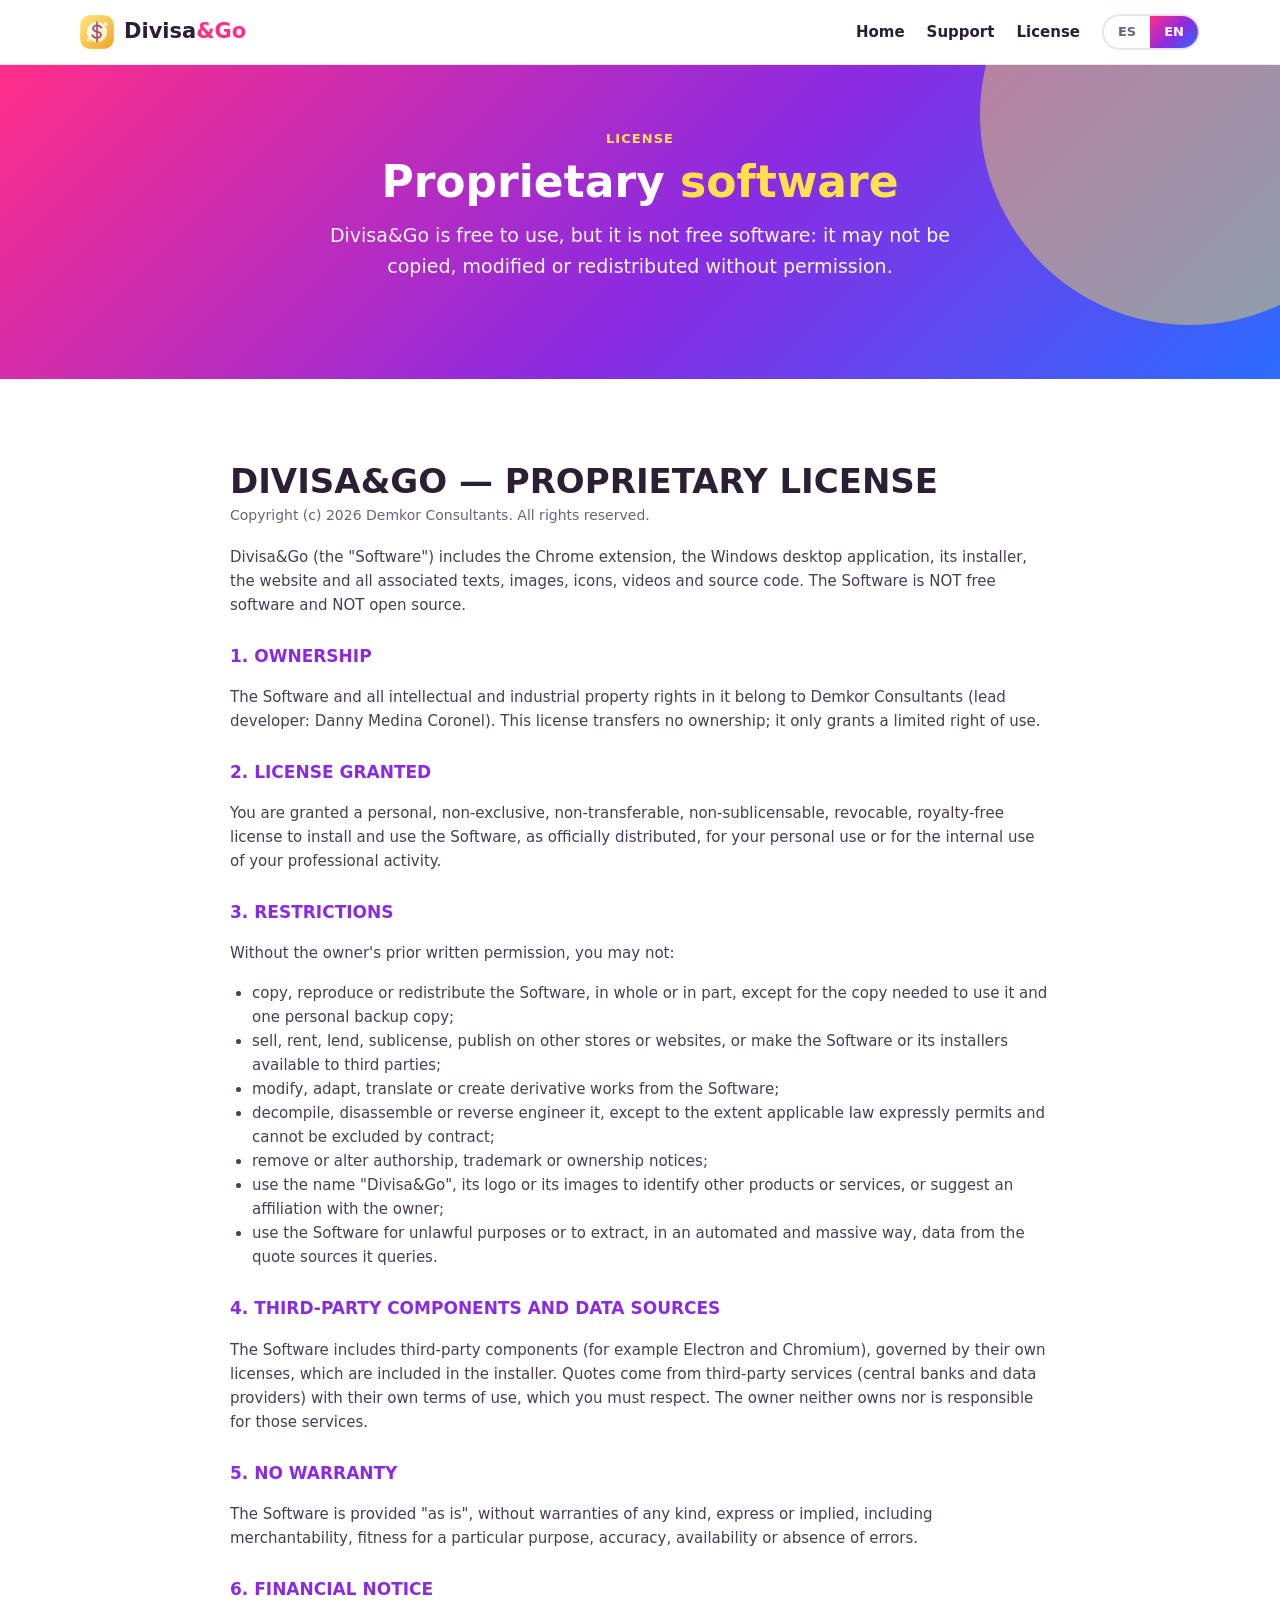
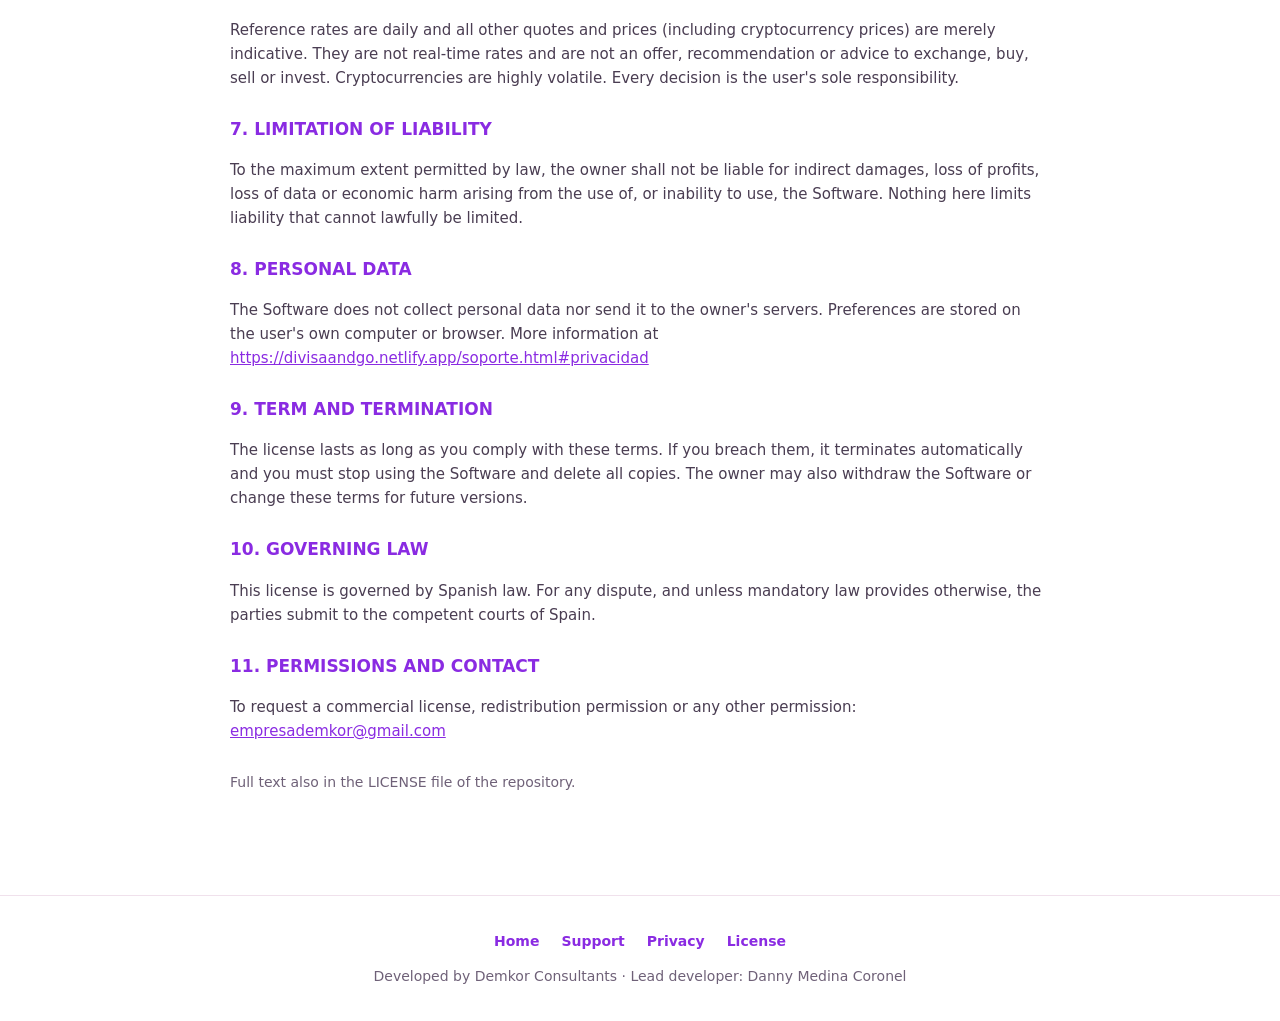
==== licencia.html @ 7b890ef4 "Licencia propietaria: LICENSE, página de licencia y aviso en el README" ====
<!doctype html>
<html lang="es">
<head>
<meta charset="utf-8">
<meta name="viewport" content="width=device-width, initial-scale=1">
<title>Licencia · Divisa&amp;Go</title>
<meta name="description" content="Licencia de uso de Divisa&amp;Go: software propietario, gratuito para uso personal y profesional.">
<link rel="icon" type="image/png" href="assets/favicon.png">
<style>
:root {
  --ink: #2b1f33; --muted: #6f6178; --pink: #ff2e88; --violet: #8a2be2; --blue: #2b6cff; --yellow: #ffe14d; --soft: #fff5fa; --line: #f0e1ec;
  --grad: linear-gradient(135deg, #ff2e88 0%, #8a2be2 55%, #2b6cff 100%);
}
* { box-sizing: border-box; }
html { scroll-behavior: smooth; }
html, body { overflow-x: clip; }
body { margin: 0; color: var(--ink); background: #fff; font-family: "Segoe UI", system-ui, -apple-system, Arial, sans-serif; line-height: 1.6; }
html[lang="es"] .en, html[lang="en"] .es { display: none !important; }
a { color: var(--violet); }
img, video { max-width: 100%; height: auto; display: block; }
.wrap { width: min(1120px, 100% - 40px); margin: 0 auto; }

/* Navegación */
nav { position: sticky; top: 0; z-index: 50; backdrop-filter: blur(12px); background: rgba(255, 255, 255, .82); border-bottom: 1px solid var(--line); }
nav .wrap { display: flex; align-items: center; gap: 22px; height: 64px; }
.brand { display: flex; align-items: center; gap: 10px; font-weight: 900; font-size: 21px; color: var(--ink); text-decoration: none; margin-right: auto; }
.brand img { width: 34px; height: 34px; border-radius: 9px; }
.brand b { color: var(--pink); }
nav a.link { color: var(--ink); text-decoration: none; font-weight: 600; font-size: 15px; }
nav a.link:hover { color: var(--violet); }
.lang { display: flex; border: 2px solid var(--line); border-radius: 999px; overflow: hidden; }
.lang button { border: 0; padding: 6px 14px; font: inherit; font-weight: 800; font-size: 13px; cursor: pointer; color: var(--muted); background: #fff; }
.lang button[aria-pressed="true"] { color: #fff; background: var(--grad); }
@media (max-width: 760px) { nav a.link { display: none; } }

/* Hero */
.hero { position: relative; overflow: hidden; color: #fff; background: var(--grad); padding: 72px 0 96px; }
.hero::before, .hero::after { content: ""; position: absolute; border-radius: 50%; }
.hero::before { width: 520px; height: 520px; right: -140px; top: -180px; background: rgba(255, 225, 77, .5); }
.hero::after { width: 420px; height: 420px; left: -150px; bottom: -200px; background: rgba(0, 229, 255, .38); }
.hero .wrap { position: relative; z-index: 1; display: grid; grid-template-columns: 1.05fr 1fr; gap: 48px; align-items: center; }
.hero .wrap > * { min-width: 0; }
@media (max-width: 880px) { .hero .wrap { grid-template-columns: minmax(0, 1fr); } .hero-shot { transform: none; } }
.pill { display: inline-block; padding: 7px 16px; border-radius: 999px; background: rgba(255, 255, 255, .2); border: 2px solid rgba(255, 255, 255, .5); font-weight: 700; font-size: 14px; }
h1 { margin: 18px 0 14px; font-size: clamp(38px, 6vw, 68px); line-height: 1.04; font-weight: 900; text-shadow: 0 6px 30px rgba(40, 0, 80, .35); }
h1 em { font-style: normal; color: var(--yellow); }
.lead { margin: 0 0 28px; font-size: clamp(18px, 2.2vw, 23px); opacity: .96; max-width: 34em; }
.btns { display: flex; flex-wrap: wrap; gap: 14px; }
.btn { display: inline-block; padding: 15px 28px; border-radius: 999px; font-weight: 800; font-size: 17px; text-decoration: none; transition: transform .15s, box-shadow .15s; }
.btn:hover { transform: translateY(-2px); }
.btn.primary { color: #3a1466; background: var(--yellow); box-shadow: 0 10px 26px rgba(255, 190, 0, .45); }
.btn.ghost { color: #fff; border: 2px solid rgba(255, 255, 255, .7); }
.hero-shot { border-radius: 22px; box-shadow: 0 40px 90px rgba(30, 0, 70, .55), 0 0 0 8px rgba(255, 255, 255, .9); transform: rotate(1.5deg); }
.chips { display: flex; flex-wrap: wrap; gap: 10px; margin-top: 26px; }
.chips > span { padding: 8px 16px; border-radius: 999px; background: rgba(255, 255, 255, .2); border: 2px solid rgba(255, 255, 255, .45); font-weight: 700; font-size: 15px; }

/* Secciones */
section { padding: 84px 0; }
section.alt { background: var(--soft); }
.kicker { color: var(--pink); font-weight: 800; letter-spacing: .08em; text-transform: uppercase; font-size: 13px; }
h2 { margin: 8px 0 14px; font-size: clamp(28px, 4vw, 44px); line-height: 1.1; font-weight: 900; }
h2 em { font-style: normal; background: var(--grad); -webkit-background-clip: text; background-clip: text; color: transparent; }
.sub { margin: 0 auto 40px; color: var(--muted); font-size: 18px; max-width: 40em; }
.center { text-align: center; } .center .sub { margin-inline: auto; }

/* Vídeo */
.video-card { border-radius: 24px; overflow: hidden; background: #1a1022; box-shadow: 0 30px 80px rgba(80, 20, 120, .35); border: 6px solid #fff; outline: 2px solid var(--line); }
.video-card video { width: 100%; aspect-ratio: 16 / 9; background: #000; }
.vlang { display: flex; justify-content: center; margin-bottom: 20px; }

/* Funciones */
.grid { display: grid; grid-template-columns: repeat(auto-fit, minmax(310px, 1fr)); gap: 20px; }
.card { padding: 26px; border-radius: 20px; background: #fff; border: 2px solid var(--line); transition: transform .2s, box-shadow .2s, border-color .2s; }
.card:hover { transform: translateY(-4px); box-shadow: 0 18px 40px rgba(138, 43, 226, .15); border-color: #e6b8ff; }
.ico { width: 54px; height: 54px; display: grid; place-items: center; margin-bottom: 14px; border-radius: 16px; font-size: 28px; background: var(--grad); box-shadow: 0 8px 20px rgba(138, 43, 226, .3); }
.card h3 { margin: 0 0 6px; font-size: 20px; }
.card p { margin: 0; color: var(--muted); font-size: 16px; }

/* Galería */
.gallery { display: grid; grid-template-columns: repeat(auto-fit, minmax(300px, 1fr)); gap: 22px; }
.gallery button { padding: 0; border: 0; background: none; cursor: zoom-in; text-align: left; }
.gallery img { width: 100%; border-radius: 18px; box-shadow: 0 14px 36px rgba(60, 20, 100, .22); border: 4px solid #fff; transition: transform .2s; }
.gallery button:hover img { transform: scale(1.025); }
.lightbox { position: fixed; inset: 0; z-index: 100; display: none; place-items: center; padding: 24px; background: rgba(20, 8, 30, .86); cursor: zoom-out; }
.lightbox.open { display: grid; }
.lightbox img { max-height: 92vh; border-radius: 14px; box-shadow: 0 30px 90px rgba(0, 0, 0, .6); }

/* Soporte */
.support { color: #fff; background: var(--grad); text-align: center; position: relative; overflow: hidden; }
.support::before { content: ""; position: absolute; width: 420px; height: 420px; border-radius: 50%; right: -120px; top: -160px; background: rgba(255, 225, 77, .45); }
.support .wrap { position: relative; }
.support p { font-size: 19px; max-width: 36em; margin: 0 auto 26px; opacity: .96; }
.support small { display: block; margin-top: 14px; opacity: .85; }

/* FAQ */
details { border: 2px solid var(--line); border-radius: 16px; background: #fff; margin-bottom: 12px; padding: 4px 20px; }
details[open] { border-color: #e6b8ff; }
summary { padding: 14px 0; font-weight: 800; font-size: 18px; cursor: pointer; }
details p { margin: 0 0 16px; color: var(--muted); }

/* Privacidad y más apps */
.two { display: grid; grid-template-columns: 1fr 1fr; gap: 24px; }
@media (max-width: 860px) { .two { grid-template-columns: 1fr; } }
.panel { padding: 30px; border-radius: 22px; border: 2px solid var(--line); background: #fff; }
.panel h3 { margin: 0 0 10px; font-size: 24px; }
.panel p { color: var(--muted); }
.more { background: linear-gradient(135deg, #fff4c2, #ffe1f0); border-color: #ffd1e6; }
footer { padding: 34px 0; text-align: center; color: var(--muted); font-size: 14px; border-top: 1px solid var(--line); }
.foot-links { display: flex; justify-content: center; gap: 22px; margin-bottom: 12px; font-weight: 700; }
.foot-links a { color: var(--violet); text-decoration: none; }
.foot-links a:hover { text-decoration: underline; }
.page-hero { padding: 64px 0 72px; }
.legal h2 { margin: 0 0 4px; font-size: clamp(24px, 3.4vw, 34px); }
.legal h3 { margin: 26px 0 6px; font-size: 17px; color: var(--violet); }
.legal p, .legal li { color: #4a3d52; font-size: 15px; }
.legal ul { padding-left: 22px; }
.legal .muted { color: var(--muted); font-size: 14px; margin: 0 0 18px; }
.legal a { word-break: break-word; }
</style>
</head>
<body>

<nav>
  <div class="wrap">
    <a class="brand" href="index.html"><img src="assets/icon.png" alt=""><span>Divisa<b>&amp;Go</b></span></a>
    <a class="link" href="index.html"><span class="es">Inicio</span><span class="en">Home</span></a>
    <a class="link" href="soporte.html"><span class="es">Soporte</span><span class="en">Support</span></a>
    <a class="link" href="licencia.html"><span class="es">Licencia</span><span class="en">License</span></a>
    <div class="lang" role="group" aria-label="Language">
      <button type="button" data-lang="es" aria-pressed="true">ES</button>
      <button type="button" data-lang="en" aria-pressed="false">EN</button>
    </div>
  </div>
</nav>

<section class="support page-hero">
  <div class="wrap">
    <div class="kicker" style="color:#ffe14d"><span class="es">Licencia</span><span class="en">License</span></div>
    <h2><span class="es">Software <em style="-webkit-text-fill-color:#ffe14d;color:#ffe14d">propietario</em></span><span class="en">Proprietary <em style="-webkit-text-fill-color:#ffe14d;color:#ffe14d">software</em></span></h2>
    <p><span class="es">Divisa&amp;Go es gratis para usar, pero no es software libre: no se puede copiar, modificar ni redistribuir sin permiso.</span><span class="en">Divisa&amp;Go is free to use, but it is not free software: it may not be copied, modified or redistributed without permission.</span></p>
  </div>
</section>

<section>
  <div class="wrap legal" style="max-width:820px">
    <div class="es">
<h2>DIVISA&amp;GO — LICENCIA DE USO PROPIETARIA</h2>
<p class="muted">Copyright (c) 2026 Demkor Consultants. Todos los derechos reservados.</p>
<p>Divisa&amp;Go (la &quot;Aplicación&quot;) incluye la extensión para Chrome, la aplicación de escritorio para Windows, su instalador, el sitio web y todos los textos, imágenes, iconos, vídeos y código fuente asociados. La Aplicación NO es software libre ni de código abierto.</p>
<h3>1. TITULARIDAD</h3>
<p>La Aplicación y todos los derechos de propiedad intelectual e industrial sobre ella pertenecen a Demkor Consultants (desarrollador principal: Danny Medina Coronel). Esta licencia no transmite ninguna propiedad; solo concede un derecho de uso limitado.</p>
<h3>2. LICENCIA CONCEDIDA</h3>
<p>Se te concede una licencia personal, no exclusiva, intransferible, no sublicenciable, revocable y gratuita para instalar y usar la Aplicación, tal y como se distribuye oficialmente, para tu uso personal o para el uso interno de tu actividad profesional.</p>
<h3>3. RESTRICCIONES</h3>
<p>Sin autorización previa y por escrito del titular, no puedes:</p>
<ul><li>copiar, reproducir o redistribuir la Aplicación, en todo o en parte, salvo la copia necesaria para usarla y una copia de seguridad personal;</li><li>vender, alquilar, prestar, sublicenciar, publicar en otras tiendas o sitios web, o poner a disposición de terceros la Aplicación o sus instaladores;</li><li>modificar, adaptar, traducir o crear obras derivadas a partir de la Aplicación;</li><li>descompilar, desensamblar o aplicar ingeniería inversa, salvo en la medida en que la ley aplicable lo permita expresamente y no pueda excluirse por contrato;</li><li>eliminar o alterar los avisos de autoría, marca o propiedad;</li><li>usar el nombre &quot;Divisa&amp;Go&quot;, su logotipo o sus imágenes para identificar otros productos o servicios, ni sugerir una afiliación con el titular;</li><li>usar la Aplicación para fines ilícitos o para extraer, de forma automatizada y masiva, datos de las fuentes de cotización que consulta.</li></ul>
<h3>4. COMPONENTES DE TERCEROS Y FUENTES DE DATOS</h3>
<p>La Aplicación incluye componentes de terceros (por ejemplo Electron y Chromium), que se rigen por sus propias licencias, incluidas en el instalador. Las cotizaciones proceden de servicios de terceros (bancos centrales y proveedores de datos) con sus propias condiciones de uso, que debes respetar. El titular no es propietario ni responsable de esos servicios.</p>
<h3>5. SIN GARANTÍA</h3>
<p>La Aplicación se ofrece &quot;tal cual&quot;, sin garantías de ningún tipo, expresas o implícitas, incluidas las de comerciabilidad, adecuación a un fin concreto, exactitud, disponibilidad o ausencia de errores.</p>
<h3>6. AVISO FINANCIERO</h3>
<p>Los tipos de referencia son diarios y el resto de cotizaciones y precios (incluidos los de criptomonedas) son meramente indicativos. No son tasas en tiempo real ni constituyen una oferta, recomendación o asesoramiento de cambio, compra, venta o inversión. Las criptomonedas son muy volátiles. Toda decisión es responsabilidad exclusiva del usuario.</p>
<h3>7. LIMITACIÓN DE RESPONSABILIDAD</h3>
<p>En la máxima medida permitida por la ley, el titular no será responsable de daños indirectos, lucro cesante, pérdida de datos o perjuicios económicos derivados del uso o de la imposibilidad de usar la Aplicación. Nada de lo aquí dispuesto limita la responsabilidad que no pueda limitarse legalmente.</p>
<h3>8. DATOS PERSONALES</h3>
<p>La Aplicación no recopila datos personales ni los envía a servidores del titular. Las preferencias se guardan en el propio equipo o navegador del usuario. Más información en <a href="https://divisaandgo.netlify.app/soporte.html#privacidad">https://divisaandgo.netlify.app/soporte.html#privacidad</a></p>
<h3>9. DURACIÓN Y TERMINACIÓN</h3>
<p>La licencia dura mientras cumplas estas condiciones. Si las incumples, termina automáticamente y debes dejar de usar la Aplicación y eliminar todas sus copias. El titular puede además retirar la Aplicación o cambiar estas condiciones para versiones futuras.</p>
<h3>10. LEY APLICABLE</h3>
<p>Esta licencia se rige por la legislación española. Para cualquier controversia, y salvo que la ley imperativa disponga otra cosa, las partes se someten a los juzgados y tribunales competentes en España.</p>
<h3>11. PERMISOS Y CONTACTO</h3>
<p>Para solicitar una licencia comercial, autorización de redistribución u otro permiso: <a href="mailto:empresademkor@gmail.com">empresademkor@gmail.com</a></p>

    </div>
    <div class="en">
<h2>DIVISA&amp;GO — PROPRIETARY LICENSE</h2>
<p class="muted">Copyright (c) 2026 Demkor Consultants. All rights reserved.</p>
<p>Divisa&amp;Go (the &quot;Software&quot;) includes the Chrome extension, the Windows desktop application, its installer, the website and all associated texts, images, icons, videos and source code. The Software is NOT free software and NOT open source.</p>
<h3>1. OWNERSHIP</h3>
<p>The Software and all intellectual and industrial property rights in it belong to Demkor Consultants (lead developer: Danny Medina Coronel). This license transfers no ownership; it only grants a limited right of use.</p>
<h3>2. LICENSE GRANTED</h3>
<p>You are granted a personal, non-exclusive, non-transferable, non-sublicensable, revocable, royalty-free license to install and use the Software, as officially distributed, for your personal use or for the internal use of your professional activity.</p>
<h3>3. RESTRICTIONS</h3>
<p>Without the owner&#x27;s prior written permission, you may not:</p>
<ul><li>copy, reproduce or redistribute the Software, in whole or in part, except for the copy needed to use it and one personal backup copy;</li><li>sell, rent, lend, sublicense, publish on other stores or websites, or make the Software or its installers available to third parties;</li><li>modify, adapt, translate or create derivative works from the Software;</li><li>decompile, disassemble or reverse engineer it, except to the extent applicable law expressly permits and cannot be excluded by contract;</li><li>remove or alter authorship, trademark or ownership notices;</li><li>use the name &quot;Divisa&amp;Go&quot;, its logo or its images to identify other products or services, or suggest an affiliation with the owner;</li><li>use the Software for unlawful purposes or to extract, in an automated and massive way, data from the quote sources it queries.</li></ul>
<h3>4. THIRD-PARTY COMPONENTS AND DATA SOURCES</h3>
<p>The Software includes third-party components (for example Electron and Chromium), governed by their own licenses, which are included in the installer. Quotes come from third-party services (central banks and data providers) with their own terms of use, which you must respect. The owner neither owns nor is responsible for those services.</p>
<h3>5. NO WARRANTY</h3>
<p>The Software is provided &quot;as is&quot;, without warranties of any kind, express or implied, including merchantability, fitness for a particular purpose, accuracy, availability or absence of errors.</p>
<h3>6. FINANCIAL NOTICE</h3>
<p>Reference rates are daily and all other quotes and prices (including cryptocurrency prices) are merely indicative. They are not real-time rates and are not an offer, recommendation or advice to exchange, buy, sell or invest. Cryptocurrencies are highly volatile. Every decision is the user&#x27;s sole responsibility.</p>
<h3>7. LIMITATION OF LIABILITY</h3>
<p>To the maximum extent permitted by law, the owner shall not be liable for indirect damages, loss of profits, loss of data or economic harm arising from the use of, or inability to use, the Software. Nothing here limits liability that cannot lawfully be limited.</p>
<h3>8. PERSONAL DATA</h3>
<p>The Software does not collect personal data nor send it to the owner&#x27;s servers. Preferences are stored on the user&#x27;s own computer or browser. More information at <a href="https://divisaandgo.netlify.app/soporte.html#privacidad">https://divisaandgo.netlify.app/soporte.html#privacidad</a></p>
<h3>9. TERM AND TERMINATION</h3>
<p>The license lasts as long as you comply with these terms. If you breach them, it terminates automatically and you must stop using the Software and delete all copies. The owner may also withdraw the Software or change these terms for future versions.</p>
<h3>10. GOVERNING LAW</h3>
<p>This license is governed by Spanish law. For any dispute, and unless mandatory law provides otherwise, the parties submit to the competent courts of Spain.</p>
<h3>11. PERMISSIONS AND CONTACT</h3>
<p>To request a commercial license, redistribution permission or any other permission: <a href="mailto:empresademkor@gmail.com">empresademkor@gmail.com</a></p>

    </div>
    <p class="muted" style="margin-top:28px"><span class="es">Texto completo también en el archivo LICENSE del repositorio.</span><span class="en">Full text also in the LICENSE file of the repository.</span></p>
  </div>
</section>

<footer>
  <div class="foot-links">
    <a href="index.html"><span class="es">Inicio</span><span class="en">Home</span></a>
    <a href="soporte.html"><span class="es">Soporte</span><span class="en">Support</span></a>
    <a href="soporte.html#privacidad"><span class="es">Privacidad</span><span class="en">Privacy</span></a>
    <a href="licencia.html"><span class="es">Licencia</span><span class="en">License</span></a>
  </div>
  <span class="es">Desarrollado por Demkor Consultants · Desarrollador principal: Danny Medina Coronel</span>
  <span class="en">Developed by Demkor Consultants · Lead developer: Danny Medina Coronel</span>
</footer>

<script>
const root = document.documentElement;
function setLang(lang) {
  root.lang = lang;
  document.querySelectorAll("[data-lang]").forEach((b) => b.setAttribute("aria-pressed", String(b.dataset.lang === lang)));
  try { localStorage.setItem("divisagoSiteLang", lang); } catch {}
}
document.querySelectorAll("[data-lang]").forEach((b) => b.addEventListener("click", () => setLang(b.dataset.lang)));
let initial = (navigator.language || "es").toLowerCase().startsWith("es") ? "es" : "en";
try { initial = localStorage.getItem("divisagoSiteLang") || initial; } catch {}
setLang(initial);
</script>
</body>
</html>
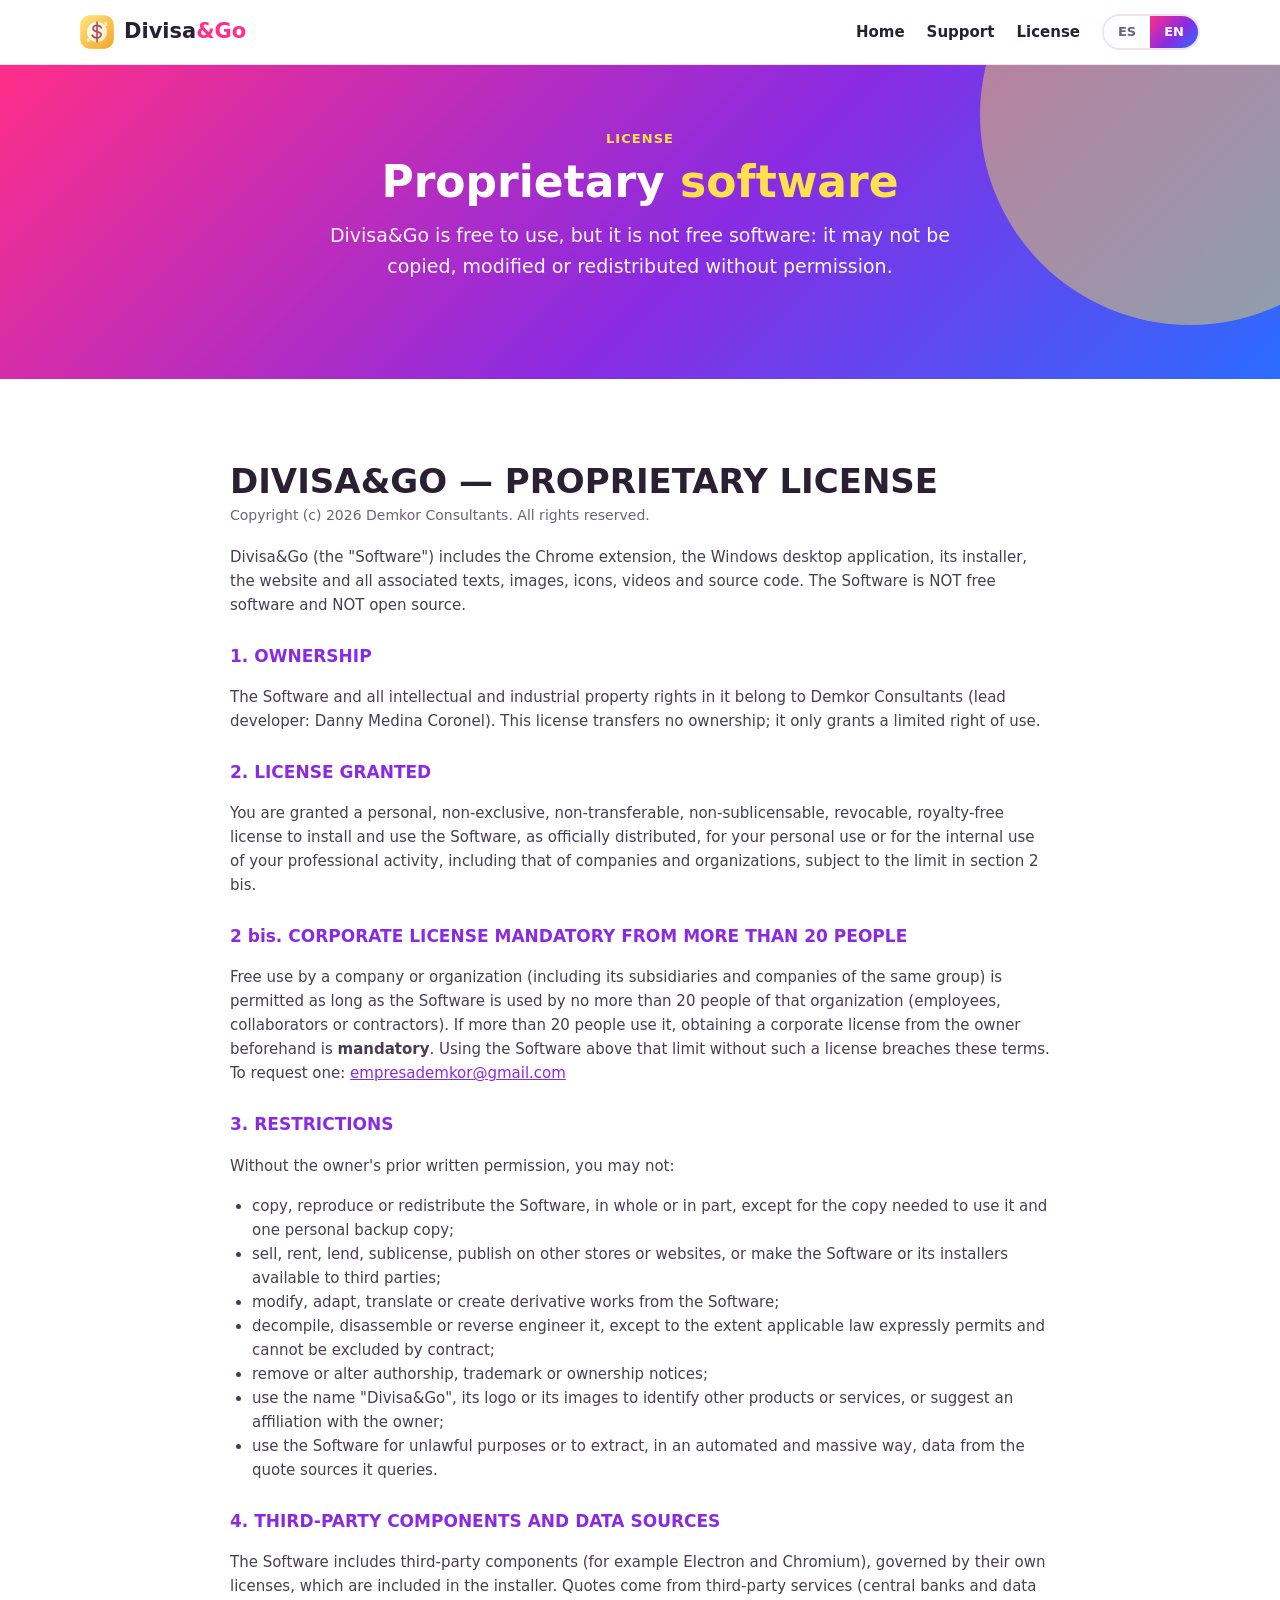
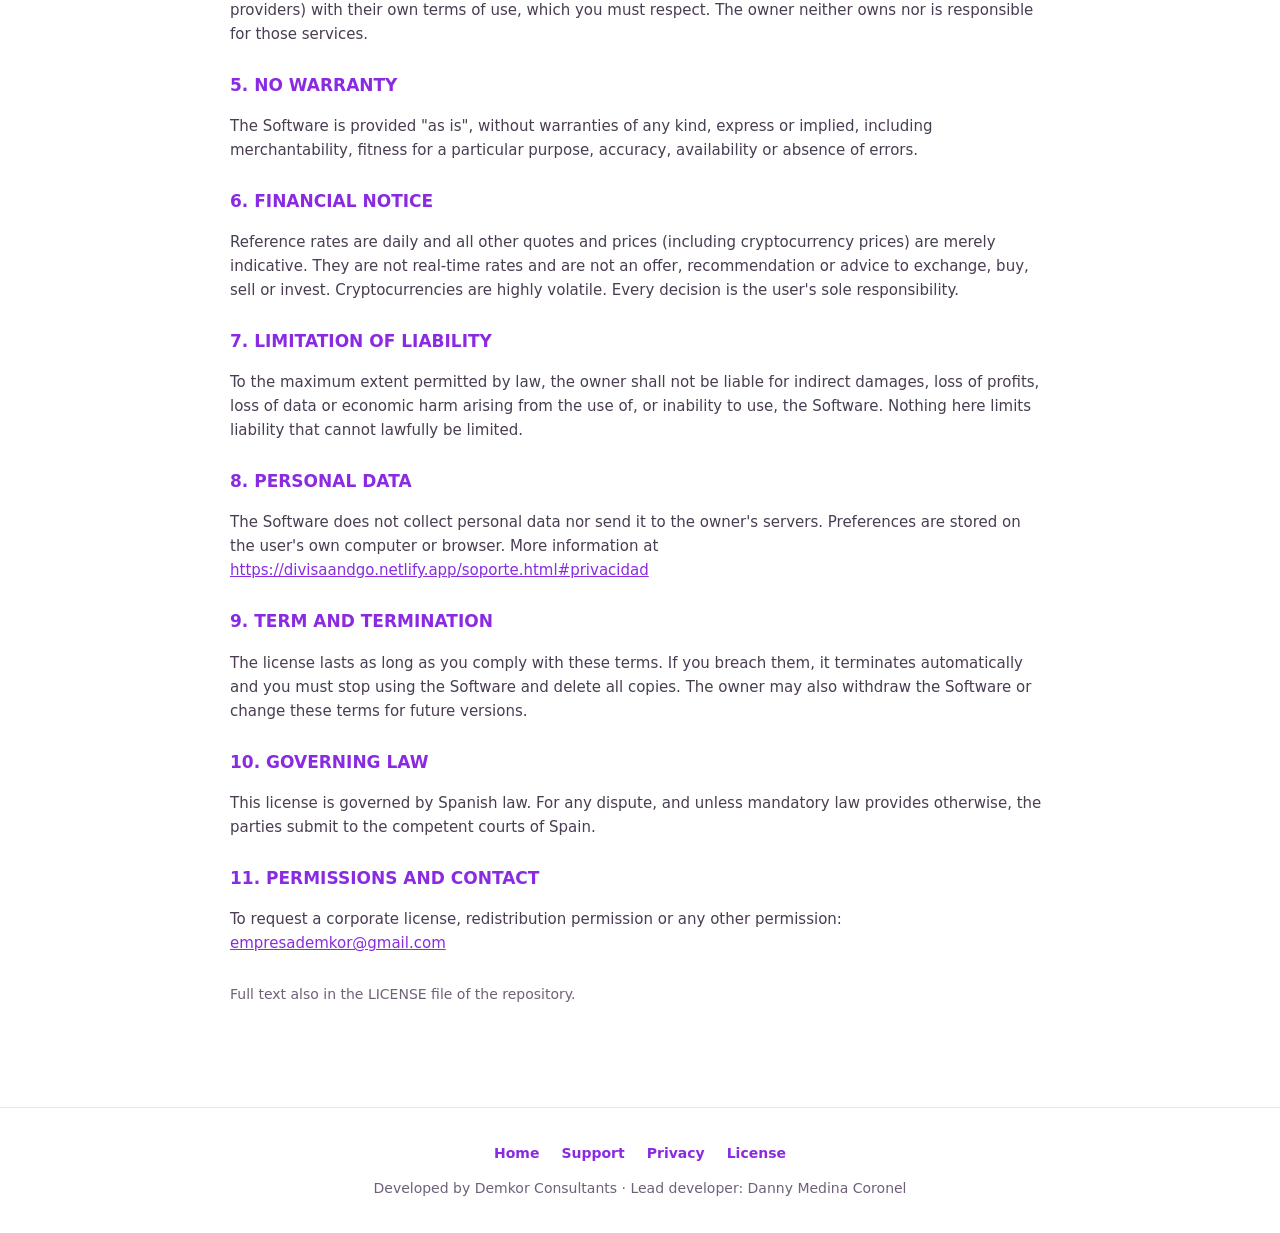
==== commit 8b615a4e: "Licencia: uso gratuito para empresas de hasta 20 personas; licencia corporativa obligatoria por enci" ====
--- a/licencia.html
+++ b/licencia.html
@@ -4,7 +4,7 @@
 <meta charset="utf-8">
 <meta name="viewport" content="width=device-width, initial-scale=1">
 <title>Licencia · Divisa&amp;Go</title>
-<meta name="description" content="Licencia de uso de Divisa&amp;Go: software propietario, gratuito para uso personal y profesional.">
+<meta name="description" content="Licencia de uso de Divisa&amp;Go: software propietario, gratuito para uso personal y profesional; las organizaciones de más de 20 personas necesitan licencia corporativa.">
 <link rel="icon" type="image/png" href="assets/favicon.png">
 <style>
 :root {
@@ -150,7 +150,9 @@
 <h3>1. TITULARIDAD</h3>
 <p>La Aplicación y todos los derechos de propiedad intelectual e industrial sobre ella pertenecen a Demkor Consultants (desarrollador principal: Danny Medina Coronel). Esta licencia no transmite ninguna propiedad; solo concede un derecho de uso limitado.</p>
 <h3>2. LICENCIA CONCEDIDA</h3>
-<p>Se te concede una licencia personal, no exclusiva, intransferible, no sublicenciable, revocable y gratuita para instalar y usar la Aplicación, tal y como se distribuye oficialmente, para tu uso personal o para el uso interno de tu actividad profesional.</p>
+<p>Se te concede una licencia personal, no exclusiva, intransferible, no sublicenciable, revocable y gratuita para instalar y usar la Aplicación, tal y como se distribuye oficialmente, para tu uso personal o para el uso interno de tu actividad profesional, incluido el de empresas y organizaciones, con el límite del apartado 2 bis.</p>
+<h3>2 bis. LICENCIA CORPORATIVA OBLIGATORIA A PARTIR DE 20 PERSONAS</h3>
+<p>El uso gratuito por parte de una empresa u organización (incluidas sus filiales y las sociedades de su mismo grupo) está permitido mientras la Aplicación la usen, como máximo, 20 personas de esa organización (empleados, colaboradores o contratistas). Si la usan más de 20 personas, es <strong>obligatorio</strong> obtener antes una licencia corporativa del titular. Usar la Aplicación por encima de ese límite sin dicha licencia incumple estas condiciones. Para solicitarla: <a href="mailto:empresademkor@gmail.com">empresademkor@gmail.com</a></p>
 <h3>3. RESTRICCIONES</h3>
 <p>Sin autorización previa y por escrito del titular, no puedes:</p>
 <ul><li>copiar, reproducir o redistribuir la Aplicación, en todo o en parte, salvo la copia necesaria para usarla y una copia de seguridad personal;</li><li>vender, alquilar, prestar, sublicenciar, publicar en otras tiendas o sitios web, o poner a disposición de terceros la Aplicación o sus instaladores;</li><li>modificar, adaptar, traducir o crear obras derivadas a partir de la Aplicación;</li><li>descompilar, desensamblar o aplicar ingeniería inversa, salvo en la medida en que la ley aplicable lo permita expresamente y no pueda excluirse por contrato;</li><li>eliminar o alterar los avisos de autoría, marca o propiedad;</li><li>usar el nombre &quot;Divisa&amp;Go&quot;, su logotipo o sus imágenes para identificar otros productos o servicios, ni sugerir una afiliación con el titular;</li><li>usar la Aplicación para fines ilícitos o para extraer, de forma automatizada y masiva, datos de las fuentes de cotización que consulta.</li></ul>
@@ -169,7 +171,7 @@
 <h3>10. LEY APLICABLE</h3>
 <p>Esta licencia se rige por la legislación española. Para cualquier controversia, y salvo que la ley imperativa disponga otra cosa, las partes se someten a los juzgados y tribunales competentes en España.</p>
 <h3>11. PERMISOS Y CONTACTO</h3>
-<p>Para solicitar una licencia comercial, autorización de redistribución u otro permiso: <a href="mailto:empresademkor@gmail.com">empresademkor@gmail.com</a></p>
+<p>Para solicitar una licencia corporativa, autorización de redistribución u otro permiso: <a href="mailto:empresademkor@gmail.com">empresademkor@gmail.com</a></p>
 
     </div>
     <div class="en">
@@ -179,7 +181,9 @@
 <h3>1. OWNERSHIP</h3>
 <p>The Software and all intellectual and industrial property rights in it belong to Demkor Consultants (lead developer: Danny Medina Coronel). This license transfers no ownership; it only grants a limited right of use.</p>
 <h3>2. LICENSE GRANTED</h3>
-<p>You are granted a personal, non-exclusive, non-transferable, non-sublicensable, revocable, royalty-free license to install and use the Software, as officially distributed, for your personal use or for the internal use of your professional activity.</p>
+<p>You are granted a personal, non-exclusive, non-transferable, non-sublicensable, revocable, royalty-free license to install and use the Software, as officially distributed, for your personal use or for the internal use of your professional activity, including that of companies and organizations, subject to the limit in section 2 bis.</p>
+<h3>2 bis. CORPORATE LICENSE MANDATORY FROM MORE THAN 20 PEOPLE</h3>
+<p>Free use by a company or organization (including its subsidiaries and companies of the same group) is permitted as long as the Software is used by no more than 20 people of that organization (employees, collaborators or contractors). If more than 20 people use it, obtaining a corporate license from the owner beforehand is <strong>mandatory</strong>. Using the Software above that limit without such a license breaches these terms. To request one: <a href="mailto:empresademkor@gmail.com">empresademkor@gmail.com</a></p>
 <h3>3. RESTRICTIONS</h3>
 <p>Without the owner&#x27;s prior written permission, you may not:</p>
 <ul><li>copy, reproduce or redistribute the Software, in whole or in part, except for the copy needed to use it and one personal backup copy;</li><li>sell, rent, lend, sublicense, publish on other stores or websites, or make the Software or its installers available to third parties;</li><li>modify, adapt, translate or create derivative works from the Software;</li><li>decompile, disassemble or reverse engineer it, except to the extent applicable law expressly permits and cannot be excluded by contract;</li><li>remove or alter authorship, trademark or ownership notices;</li><li>use the name &quot;Divisa&amp;Go&quot;, its logo or its images to identify other products or services, or suggest an affiliation with the owner;</li><li>use the Software for unlawful purposes or to extract, in an automated and massive way, data from the quote sources it queries.</li></ul>
@@ -198,7 +202,7 @@
 <h3>10. GOVERNING LAW</h3>
 <p>This license is governed by Spanish law. For any dispute, and unless mandatory law provides otherwise, the parties submit to the competent courts of Spain.</p>
 <h3>11. PERMISSIONS AND CONTACT</h3>
-<p>To request a commercial license, redistribution permission or any other permission: <a href="mailto:empresademkor@gmail.com">empresademkor@gmail.com</a></p>
+<p>To request a corporate license, redistribution permission or any other permission: <a href="mailto:empresademkor@gmail.com">empresademkor@gmail.com</a></p>
 
     </div>
     <p class="muted" style="margin-top:28px"><span class="es">Texto completo también en el archivo LICENSE del repositorio.</span><span class="en">Full text also in the LICENSE file of the repository.</span></p>
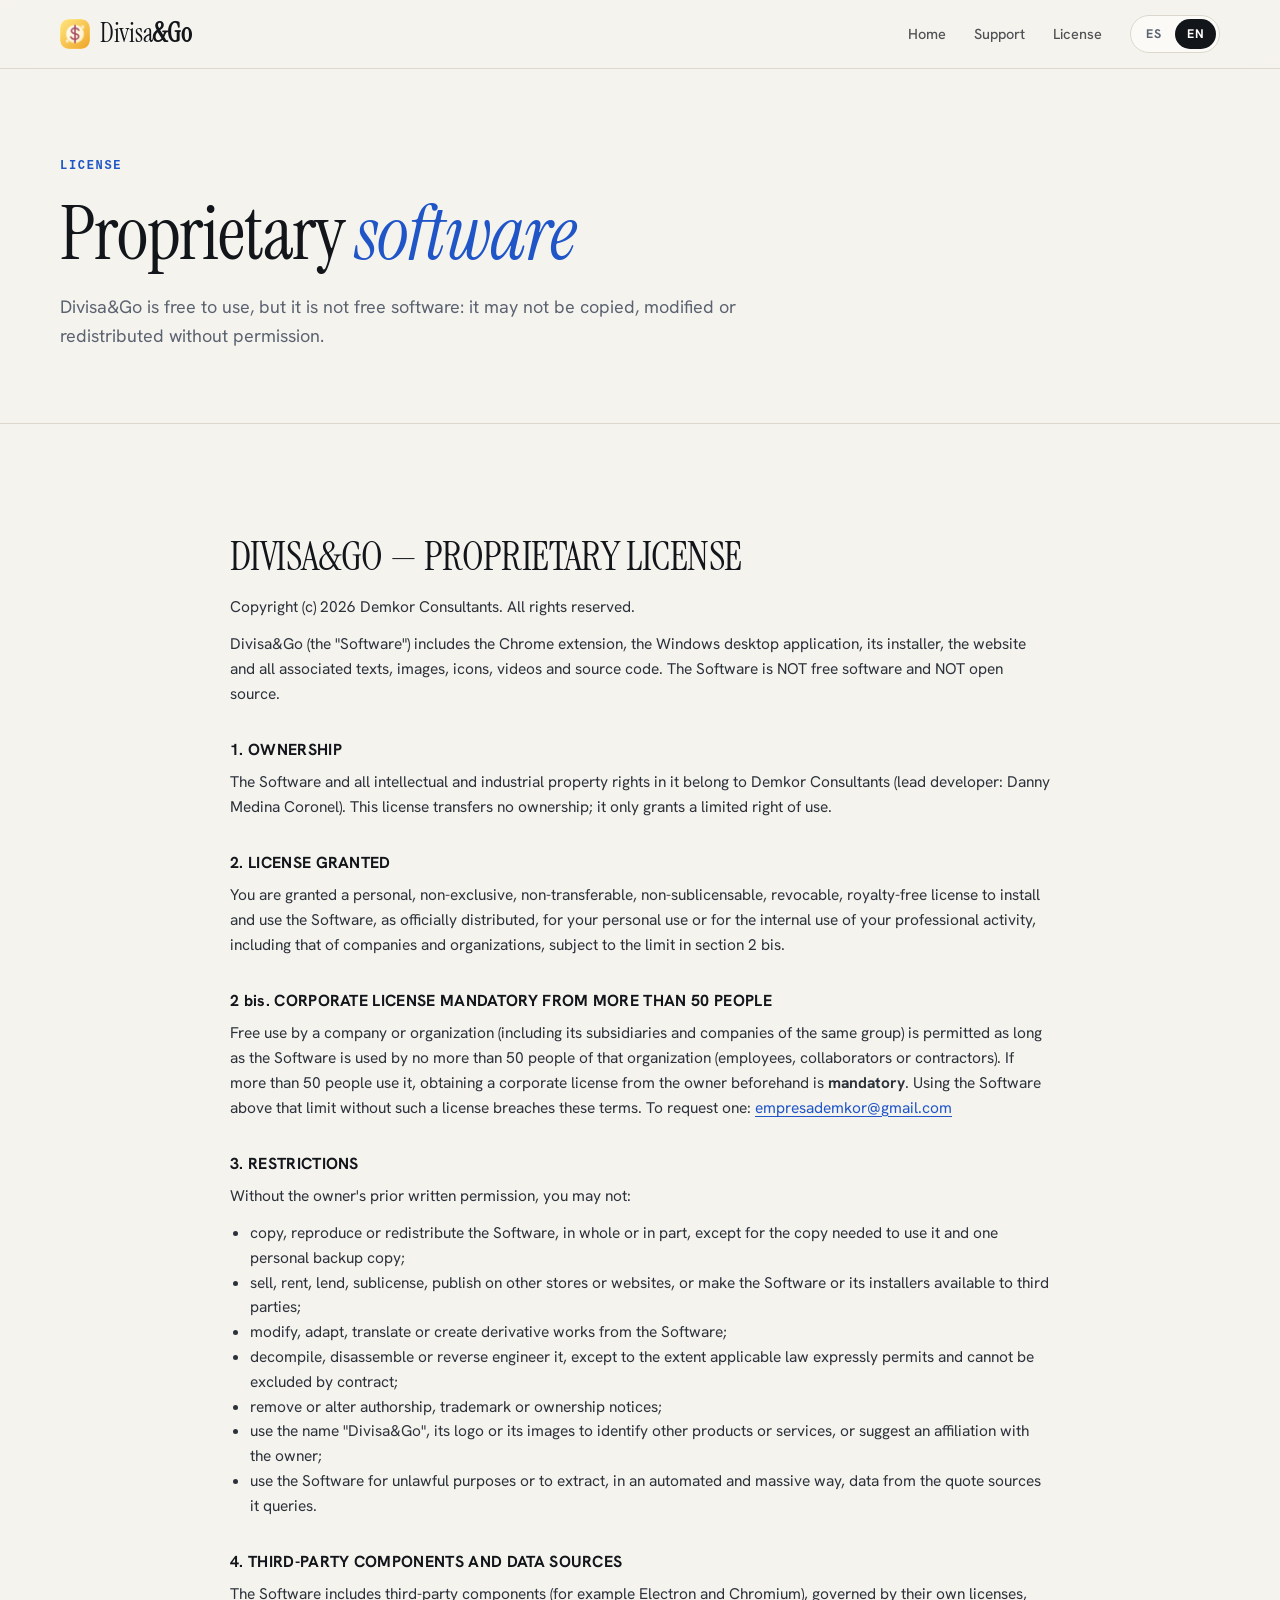
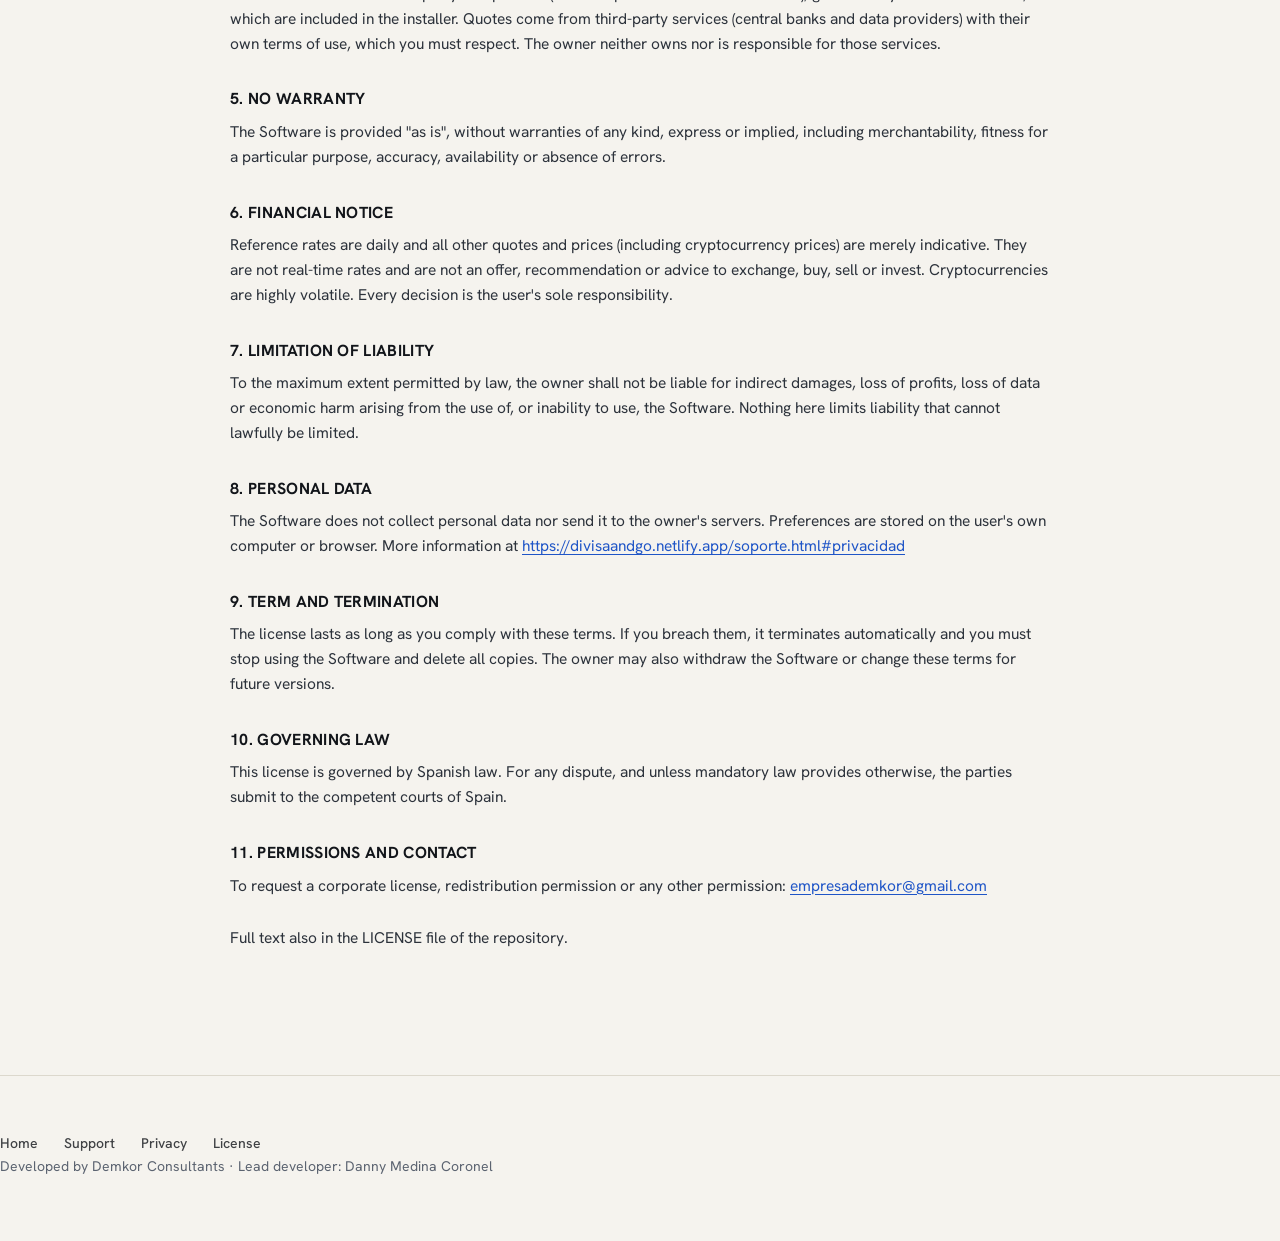
==== commit e5c5b857: "Web rediseñada, licencia gratis hasta 50 personas y paquete 1.6.0 actualizado" ====
--- a/licencia.html
+++ b/licencia.html
@@ -4,119 +4,12 @@
 <meta charset="utf-8">
 <meta name="viewport" content="width=device-width, initial-scale=1">
 <title>Licencia · Divisa&amp;Go</title>
-<meta name="description" content="Licencia de uso de Divisa&amp;Go: software propietario, gratuito para uso personal y profesional; las organizaciones de más de 20 personas necesitan licencia corporativa.">
+<meta name="description" content="Licencia de uso de Divisa&amp;Go: software propietario, gratuito para uso personal y profesional; las organizaciones de más de 50 personas necesitan licencia corporativa.">
 <link rel="icon" type="image/png" href="assets/favicon.png">
-<style>
-:root {
-  --ink: #2b1f33; --muted: #6f6178; --pink: #ff2e88; --violet: #8a2be2; --blue: #2b6cff; --yellow: #ffe14d; --soft: #fff5fa; --line: #f0e1ec;
-  --grad: linear-gradient(135deg, #ff2e88 0%, #8a2be2 55%, #2b6cff 100%);
-}
-* { box-sizing: border-box; }
-html { scroll-behavior: smooth; }
-html, body { overflow-x: clip; }
-body { margin: 0; color: var(--ink); background: #fff; font-family: "Segoe UI", system-ui, -apple-system, Arial, sans-serif; line-height: 1.6; }
-html[lang="es"] .en, html[lang="en"] .es { display: none !important; }
-a { color: var(--violet); }
-img, video { max-width: 100%; height: auto; display: block; }
-.wrap { width: min(1120px, 100% - 40px); margin: 0 auto; }
-
-/* Navegación */
-nav { position: sticky; top: 0; z-index: 50; backdrop-filter: blur(12px); background: rgba(255, 255, 255, .82); border-bottom: 1px solid var(--line); }
-nav .wrap { display: flex; align-items: center; gap: 22px; height: 64px; }
-.brand { display: flex; align-items: center; gap: 10px; font-weight: 900; font-size: 21px; color: var(--ink); text-decoration: none; margin-right: auto; }
-.brand img { width: 34px; height: 34px; border-radius: 9px; }
-.brand b { color: var(--pink); }
-nav a.link { color: var(--ink); text-decoration: none; font-weight: 600; font-size: 15px; }
-nav a.link:hover { color: var(--violet); }
-.lang { display: flex; border: 2px solid var(--line); border-radius: 999px; overflow: hidden; }
-.lang button { border: 0; padding: 6px 14px; font: inherit; font-weight: 800; font-size: 13px; cursor: pointer; color: var(--muted); background: #fff; }
-.lang button[aria-pressed="true"] { color: #fff; background: var(--grad); }
-@media (max-width: 760px) { nav a.link { display: none; } }
-
-/* Hero */
-.hero { position: relative; overflow: hidden; color: #fff; background: var(--grad); padding: 72px 0 96px; }
-.hero::before, .hero::after { content: ""; position: absolute; border-radius: 50%; }
-.hero::before { width: 520px; height: 520px; right: -140px; top: -180px; background: rgba(255, 225, 77, .5); }
-.hero::after { width: 420px; height: 420px; left: -150px; bottom: -200px; background: rgba(0, 229, 255, .38); }
-.hero .wrap { position: relative; z-index: 1; display: grid; grid-template-columns: 1.05fr 1fr; gap: 48px; align-items: center; }
-.hero .wrap > * { min-width: 0; }
-@media (max-width: 880px) { .hero .wrap { grid-template-columns: minmax(0, 1fr); } .hero-shot { transform: none; } }
-.pill { display: inline-block; padding: 7px 16px; border-radius: 999px; background: rgba(255, 255, 255, .2); border: 2px solid rgba(255, 255, 255, .5); font-weight: 700; font-size: 14px; }
-h1 { margin: 18px 0 14px; font-size: clamp(38px, 6vw, 68px); line-height: 1.04; font-weight: 900; text-shadow: 0 6px 30px rgba(40, 0, 80, .35); }
-h1 em { font-style: normal; color: var(--yellow); }
-.lead { margin: 0 0 28px; font-size: clamp(18px, 2.2vw, 23px); opacity: .96; max-width: 34em; }
-.btns { display: flex; flex-wrap: wrap; gap: 14px; }
-.btn { display: inline-block; padding: 15px 28px; border-radius: 999px; font-weight: 800; font-size: 17px; text-decoration: none; transition: transform .15s, box-shadow .15s; }
-.btn:hover { transform: translateY(-2px); }
-.btn.primary { color: #3a1466; background: var(--yellow); box-shadow: 0 10px 26px rgba(255, 190, 0, .45); }
-.btn.ghost { color: #fff; border: 2px solid rgba(255, 255, 255, .7); }
-.hero-shot { border-radius: 22px; box-shadow: 0 40px 90px rgba(30, 0, 70, .55), 0 0 0 8px rgba(255, 255, 255, .9); transform: rotate(1.5deg); }
-.chips { display: flex; flex-wrap: wrap; gap: 10px; margin-top: 26px; }
-.chips > span { padding: 8px 16px; border-radius: 999px; background: rgba(255, 255, 255, .2); border: 2px solid rgba(255, 255, 255, .45); font-weight: 700; font-size: 15px; }
-
-/* Secciones */
-section { padding: 84px 0; }
-section.alt { background: var(--soft); }
-.kicker { color: var(--pink); font-weight: 800; letter-spacing: .08em; text-transform: uppercase; font-size: 13px; }
-h2 { margin: 8px 0 14px; font-size: clamp(28px, 4vw, 44px); line-height: 1.1; font-weight: 900; }
-h2 em { font-style: normal; background: var(--grad); -webkit-background-clip: text; background-clip: text; color: transparent; }
-.sub { margin: 0 auto 40px; color: var(--muted); font-size: 18px; max-width: 40em; }
-.center { text-align: center; } .center .sub { margin-inline: auto; }
-
-/* Vídeo */
-.video-card { border-radius: 24px; overflow: hidden; background: #1a1022; box-shadow: 0 30px 80px rgba(80, 20, 120, .35); border: 6px solid #fff; outline: 2px solid var(--line); }
-.video-card video { width: 100%; aspect-ratio: 16 / 9; background: #000; }
-.vlang { display: flex; justify-content: center; margin-bottom: 20px; }
-
-/* Funciones */
-.grid { display: grid; grid-template-columns: repeat(auto-fit, minmax(310px, 1fr)); gap: 20px; }
-.card { padding: 26px; border-radius: 20px; background: #fff; border: 2px solid var(--line); transition: transform .2s, box-shadow .2s, border-color .2s; }
-.card:hover { transform: translateY(-4px); box-shadow: 0 18px 40px rgba(138, 43, 226, .15); border-color: #e6b8ff; }
-.ico { width: 54px; height: 54px; display: grid; place-items: center; margin-bottom: 14px; border-radius: 16px; font-size: 28px; background: var(--grad); box-shadow: 0 8px 20px rgba(138, 43, 226, .3); }
-.card h3 { margin: 0 0 6px; font-size: 20px; }
-.card p { margin: 0; color: var(--muted); font-size: 16px; }
-
-/* Galería */
-.gallery { display: grid; grid-template-columns: repeat(auto-fit, minmax(300px, 1fr)); gap: 22px; }
-.gallery button { padding: 0; border: 0; background: none; cursor: zoom-in; text-align: left; }
-.gallery img { width: 100%; border-radius: 18px; box-shadow: 0 14px 36px rgba(60, 20, 100, .22); border: 4px solid #fff; transition: transform .2s; }
-.gallery button:hover img { transform: scale(1.025); }
-.lightbox { position: fixed; inset: 0; z-index: 100; display: none; place-items: center; padding: 24px; background: rgba(20, 8, 30, .86); cursor: zoom-out; }
-.lightbox.open { display: grid; }
-.lightbox img { max-height: 92vh; border-radius: 14px; box-shadow: 0 30px 90px rgba(0, 0, 0, .6); }
-
-/* Soporte */
-.support { color: #fff; background: var(--grad); text-align: center; position: relative; overflow: hidden; }
-.support::before { content: ""; position: absolute; width: 420px; height: 420px; border-radius: 50%; right: -120px; top: -160px; background: rgba(255, 225, 77, .45); }
-.support .wrap { position: relative; }
-.support p { font-size: 19px; max-width: 36em; margin: 0 auto 26px; opacity: .96; }
-.support small { display: block; margin-top: 14px; opacity: .85; }
-
-/* FAQ */
-details { border: 2px solid var(--line); border-radius: 16px; background: #fff; margin-bottom: 12px; padding: 4px 20px; }
-details[open] { border-color: #e6b8ff; }
-summary { padding: 14px 0; font-weight: 800; font-size: 18px; cursor: pointer; }
-details p { margin: 0 0 16px; color: var(--muted); }
-
-/* Privacidad y más apps */
-.two { display: grid; grid-template-columns: 1fr 1fr; gap: 24px; }
-@media (max-width: 860px) { .two { grid-template-columns: 1fr; } }
-.panel { padding: 30px; border-radius: 22px; border: 2px solid var(--line); background: #fff; }
-.panel h3 { margin: 0 0 10px; font-size: 24px; }
-.panel p { color: var(--muted); }
-.more { background: linear-gradient(135deg, #fff4c2, #ffe1f0); border-color: #ffd1e6; }
-footer { padding: 34px 0; text-align: center; color: var(--muted); font-size: 14px; border-top: 1px solid var(--line); }
-.foot-links { display: flex; justify-content: center; gap: 22px; margin-bottom: 12px; font-weight: 700; }
-.foot-links a { color: var(--violet); text-decoration: none; }
-.foot-links a:hover { text-decoration: underline; }
-.page-hero { padding: 64px 0 72px; }
-.legal h2 { margin: 0 0 4px; font-size: clamp(24px, 3.4vw, 34px); }
-.legal h3 { margin: 26px 0 6px; font-size: 17px; color: var(--violet); }
-.legal p, .legal li { color: #4a3d52; font-size: 15px; }
-.legal ul { padding-left: 22px; }
-.legal .muted { color: var(--muted); font-size: 14px; margin: 0 0 18px; }
-.legal a { word-break: break-word; }
-</style>
+<link rel="preconnect" href="https://fonts.googleapis.com">
+<link rel="preconnect" href="https://fonts.gstatic.com" crossorigin>
+<link rel="stylesheet" href="https://fonts.googleapis.com/css2?family=Hanken+Grotesk:wght@400;500;600;700&family=Instrument+Serif:ital@0;1&display=swap">
+<link rel="stylesheet" href="assets/site.css">
 </head>
 <body>
 
@@ -152,7 +45,7 @@
 <h3>2. LICENCIA CONCEDIDA</h3>
 <p>Se te concede una licencia personal, no exclusiva, intransferible, no sublicenciable, revocable y gratuita para instalar y usar la Aplicación, tal y como se distribuye oficialmente, para tu uso personal o para el uso interno de tu actividad profesional, incluido el de empresas y organizaciones, con el límite del apartado 2 bis.</p>
 <h3>2 bis. LICENCIA CORPORATIVA OBLIGATORIA A PARTIR DE 20 PERSONAS</h3>
-<p>El uso gratuito por parte de una empresa u organización (incluidas sus filiales y las sociedades de su mismo grupo) está permitido mientras la Aplicación la usen, como máximo, 20 personas de esa organización (empleados, colaboradores o contratistas). Si la usan más de 20 personas, es <strong>obligatorio</strong> obtener antes una licencia corporativa del titular. Usar la Aplicación por encima de ese límite sin dicha licencia incumple estas condiciones. Para solicitarla: <a href="mailto:empresademkor@gmail.com">empresademkor@gmail.com</a></p>
+<p>El uso gratuito por parte de una empresa u organización (incluidas sus filiales y las sociedades de su mismo grupo) está permitido mientras la Aplicación la usen, como máximo, 50 personas de esa organización (empleados, colaboradores o contratistas). Si la usan más de 50 personas, es <strong>obligatorio</strong> obtener antes una licencia corporativa del titular. Usar la Aplicación por encima de ese límite sin dicha licencia incumple estas condiciones. Para solicitarla: <a href="mailto:empresademkor@gmail.com">empresademkor@gmail.com</a></p>
 <h3>3. RESTRICCIONES</h3>
 <p>Sin autorización previa y por escrito del titular, no puedes:</p>
 <ul><li>copiar, reproducir o redistribuir la Aplicación, en todo o en parte, salvo la copia necesaria para usarla y una copia de seguridad personal;</li><li>vender, alquilar, prestar, sublicenciar, publicar en otras tiendas o sitios web, o poner a disposición de terceros la Aplicación o sus instaladores;</li><li>modificar, adaptar, traducir o crear obras derivadas a partir de la Aplicación;</li><li>descompilar, desensamblar o aplicar ingeniería inversa, salvo en la medida en que la ley aplicable lo permita expresamente y no pueda excluirse por contrato;</li><li>eliminar o alterar los avisos de autoría, marca o propiedad;</li><li>usar el nombre &quot;Divisa&amp;Go&quot;, su logotipo o sus imágenes para identificar otros productos o servicios, ni sugerir una afiliación con el titular;</li><li>usar la Aplicación para fines ilícitos o para extraer, de forma automatizada y masiva, datos de las fuentes de cotización que consulta.</li></ul>
@@ -182,8 +75,8 @@
 <p>The Software and all intellectual and industrial property rights in it belong to Demkor Consultants (lead developer: Danny Medina Coronel). This license transfers no ownership; it only grants a limited right of use.</p>
 <h3>2. LICENSE GRANTED</h3>
 <p>You are granted a personal, non-exclusive, non-transferable, non-sublicensable, revocable, royalty-free license to install and use the Software, as officially distributed, for your personal use or for the internal use of your professional activity, including that of companies and organizations, subject to the limit in section 2 bis.</p>
-<h3>2 bis. CORPORATE LICENSE MANDATORY FROM MORE THAN 20 PEOPLE</h3>
-<p>Free use by a company or organization (including its subsidiaries and companies of the same group) is permitted as long as the Software is used by no more than 20 people of that organization (employees, collaborators or contractors). If more than 20 people use it, obtaining a corporate license from the owner beforehand is <strong>mandatory</strong>. Using the Software above that limit without such a license breaches these terms. To request one: <a href="mailto:empresademkor@gmail.com">empresademkor@gmail.com</a></p>
+<h3>2 bis. CORPORATE LICENSE MANDATORY FROM MORE THAN 50 PEOPLE</h3>
+<p>Free use by a company or organization (including its subsidiaries and companies of the same group) is permitted as long as the Software is used by no more than 50 people of that organization (employees, collaborators or contractors). If more than 50 people use it, obtaining a corporate license from the owner beforehand is <strong>mandatory</strong>. Using the Software above that limit without such a license breaches these terms. To request one: <a href="mailto:empresademkor@gmail.com">empresademkor@gmail.com</a></p>
 <h3>3. RESTRICTIONS</h3>
 <p>Without the owner&#x27;s prior written permission, you may not:</p>
 <ul><li>copy, reproduce or redistribute the Software, in whole or in part, except for the copy needed to use it and one personal backup copy;</li><li>sell, rent, lend, sublicense, publish on other stores or websites, or make the Software or its installers available to third parties;</li><li>modify, adapt, translate or create derivative works from the Software;</li><li>decompile, disassemble or reverse engineer it, except to the extent applicable law expressly permits and cannot be excluded by contract;</li><li>remove or alter authorship, trademark or ownership notices;</li><li>use the name &quot;Divisa&amp;Go&quot;, its logo or its images to identify other products or services, or suggest an affiliation with the owner;</li><li>use the Software for unlawful purposes or to extract, in an automated and massive way, data from the quote sources it queries.</li></ul>
--- a/assets/site.css
+++ b/assets/site.css
@@ -0,0 +1,181 @@
+/* Divisa&Go — web. Sobria y editorial: papel cálido, tinta, un solo acento. */
+:root {
+  --paper: #f5f3ee;
+  --card: #fbfaf7;
+  --ink: #12151a;
+  --muted: #5b6370;
+  --line: #dcd8cd;
+  --accent: #1f55c7;
+  --accent-ink: #163f98;
+  --night: #0d1218;
+  --serif: "Instrument Serif", "Iowan Old Style", "Palatino Linotype", Georgia, serif;
+  --sans: "Hanken Grotesk", system-ui, -apple-system, "Segoe UI", Roboto, Arial, sans-serif;
+  --mono: ui-monospace, "SF Mono", "Cascadia Mono", Consolas, monospace;
+  --ease: cubic-bezier(.22, 1, .36, 1);
+}
+* { box-sizing: border-box; }
+html { scroll-behavior: smooth; -webkit-text-size-adjust: 100%; }
+html, body { overflow-x: clip; }
+body { margin: 0; color: var(--ink); background: var(--paper); font-family: var(--sans); font-size: 17px; line-height: 1.6; -webkit-font-smoothing: antialiased; }
+html[lang="es"] .en, html[lang="en"] .es { display: none !important; }
+a { color: var(--accent); text-underline-offset: 3px; }
+img, video { display: block; max-width: 100%; height: auto; }
+::selection { background: #cfdcf8; }
+.wrap { width: min(1160px, 100% - 48px); margin: 0 auto; }
+
+/* ---------- Navegación ---------- */
+nav { position: sticky; top: 0; z-index: 50; background: rgba(245, 243, 238, .86); backdrop-filter: saturate(1.4) blur(14px); border-bottom: 1px solid var(--line); }
+nav .wrap { display: flex; align-items: center; gap: 28px; height: 68px; }
+.brand { display: flex; align-items: center; gap: 10px; margin-right: auto; color: var(--ink); font-family: var(--serif); font-size: 26px; letter-spacing: -.3px; text-decoration: none; }
+.brand img { width: 30px; height: 30px; border-radius: 8px; }
+nav a.link { color: var(--ink); font-size: 14.5px; font-weight: 500; text-decoration: none; opacity: .72; transition: opacity .2s; }
+nav a.link:hover { opacity: 1; }
+.lang { display: inline-flex; gap: 2px; padding: 3px; border: 1px solid var(--line); border-radius: 999px; background: var(--card); }
+.lang button { padding: 5px 12px; border: 0; border-radius: 999px; color: var(--muted); background: transparent; font: inherit; font-size: 12.5px; font-weight: 700; letter-spacing: .04em; cursor: pointer; transition: background .2s, color .2s; }
+.lang button[aria-pressed="true"] { color: #fff; background: var(--ink); }
+@media (max-width: 860px) { nav a.link { display: none; } }
+
+/* ---------- Tipografía ---------- */
+.eyebrow, .kicker { margin: 0 0 18px; color: var(--accent); font-family: var(--mono); font-size: 12px; font-weight: 600; letter-spacing: .14em; text-transform: uppercase; }
+h1, h2, h3 { margin: 0; font-weight: 400; }
+h1 { font-family: var(--serif); font-size: clamp(54px, 8.2vw, 104px); line-height: .96; letter-spacing: -.02em; }
+h2 { font-family: var(--serif); font-size: clamp(36px, 4.6vw, 58px); line-height: 1.04; letter-spacing: -.015em; }
+h1 em, h2 em { color: var(--accent); font-style: italic; }
+h3 { font-size: 18px; font-weight: 700; letter-spacing: -.005em; }
+.lead { max-width: 34em; margin: 26px 0 0; color: var(--muted); font-size: 20px; line-height: 1.55; }
+.sub { max-width: 40em; margin: 18px 0 0; color: var(--muted); font-size: 18px; }
+.center { text-align: left; }
+.muted { color: var(--muted); }
+
+/* ---------- Botones ---------- */
+.btn { display: inline-flex; align-items: center; gap: 8px; padding: 14px 24px; border: 1px solid var(--ink); border-radius: 999px; color: var(--ink); background: transparent; font: inherit; font-size: 15.5px; font-weight: 600; text-decoration: none; cursor: pointer; transition: transform .25s var(--ease), background .2s, color .2s, box-shadow .25s; }
+.btn:hover { transform: translateY(-2px); box-shadow: 0 10px 24px -10px rgba(18, 21, 26, .45); }
+.btn.primary { color: #fff; background: var(--ink); }
+.btn.primary:hover { background: var(--accent-ink); border-color: var(--accent-ink); }
+.btn.ghost { background: transparent; }
+.btns { display: flex; flex-wrap: wrap; gap: 12px; margin-top: 34px; }
+
+/* ---------- Inicio ---------- */
+.hero { padding: 84px 0 110px; border-bottom: 1px solid var(--line); }
+.hero .wrap { display: grid; grid-template-columns: minmax(0, 1.18fr) minmax(0, .82fr); gap: 72px; align-items: center; }
+.facts { display: flex; flex-wrap: wrap; gap: 8px 26px; margin: 44px 0 0; padding: 0; list-style: none; color: var(--muted); font-family: var(--mono); font-size: 12.5px; letter-spacing: .04em; }
+.facts li::before { content: "—"; margin-right: 8px; color: var(--accent); }
+.frame { position: relative; overflow: hidden; border-radius: 24px; background: var(--card); box-shadow: 0 0 0 1px rgba(18, 21, 26, .09), 0 30px 70px -28px rgba(18, 21, 26, .42); }
+.frame img { width: 100%; }
+.stack { position: relative; width: min(100%, 360px); margin-left: auto; padding-bottom: 80px; }
+.stack .back { position: absolute; left: -120px; bottom: -6px; width: 54%; transform: rotate(-2.5deg); }
+@media (max-width: 960px) {
+  .hero { padding: 56px 0 72px; }
+  .hero .wrap { grid-template-columns: minmax(0, 1fr); gap: 56px; }
+  .stack { margin: 0 auto; }
+  .stack .back { left: -20px; }
+}
+
+/* ---------- Secciones ---------- */
+section { padding: 112px 0; border-bottom: 1px solid var(--line); }
+section.alt { background: var(--card); }
+.split { display: grid; grid-template-columns: minmax(0, 1fr) minmax(0, 1fr); gap: 88px; align-items: center; }
+.split.flip > :first-child { order: 2; }
+.split .frame { width: min(100%, 380px); margin: 0 auto; }
+@media (max-width: 900px) { section { padding: 72px 0; } .split { grid-template-columns: minmax(0, 1fr); gap: 48px; } .split.flip > :first-child { order: 0; } }
+
+.steps { margin: 38px 0 0; padding: 0; list-style: none; counter-reset: step; }
+.steps li { position: relative; padding: 18px 0 18px 54px; border-top: 1px solid var(--line); counter-increment: step; }
+.steps li:last-child { border-bottom: 1px solid var(--line); }
+.steps li::before { content: counter(step, decimal-leading-zero); position: absolute; left: 0; top: 20px; color: var(--accent); font-family: var(--mono); font-size: 13px; font-weight: 600; }
+.steps strong { display: block; font-size: 17px; }
+.steps span { color: var(--muted); font-size: 15.5px; }
+
+.sources { margin: 38px 0 0; border-top: 1px solid var(--line); }
+.sources div { display: grid; grid-template-columns: 148px minmax(0, 1fr); gap: 20px; padding: 16px 0; border-bottom: 1px solid var(--line); }
+.sources dt { font-weight: 700; }
+.sources dd { margin: 0; color: var(--muted); font-size: 15.5px; }
+.tag { display: inline-block; margin-left: 8px; padding: 1px 8px; border: 1px solid var(--accent); border-radius: 999px; color: var(--accent); font-family: var(--mono); font-size: 10.5px; font-weight: 600; letter-spacing: .06em; vertical-align: middle; }
+
+.chips { display: flex; flex-wrap: wrap; gap: 8px; margin: 30px 0 0; padding: 0; list-style: none; }
+.chips li { padding: 7px 15px; border: 1px solid var(--line); border-radius: 999px; background: var(--paper); color: var(--ink); font-size: 14.5px; font-weight: 500; }
+
+.themes { display: grid; grid-template-columns: repeat(3, minmax(0, 1fr)); gap: 32px; margin-top: 56px; }
+.themes figure { margin: 0; }
+.themes .frame { width: 100%; }
+.themes figcaption { margin-top: 16px; color: var(--muted); font-size: 15px; }
+.themes figcaption b { color: var(--ink); font-family: var(--serif); font-size: 24px; font-weight: 400; display: block; }
+@media (max-width: 760px) { .themes { grid-template-columns: minmax(0, 1fr); max-width: 340px; margin-inline: auto; } }
+
+/* ---------- Banda oscura (demo) ---------- */
+section.night { color: #e8ecf1; background: var(--night); border-color: #1d2630; }
+section.night .eyebrow, section.night h2 em { color: #86a8f2; }
+section.night .sub { color: #9aa6b4; }
+.video-card { overflow: hidden; margin-top: 44px; border-radius: 20px; background: #05080b; box-shadow: 0 0 0 1px rgba(255, 255, 255, .09), 0 40px 90px -30px rgba(0, 0, 0, .8); }
+.video-card video { width: 100%; }
+.vlang { margin-top: 32px; }
+section.night .lang { border-color: #2a3541; background: transparent; }
+section.night .lang button { color: #9aa6b4; }
+section.night .lang button[aria-pressed="true"] { color: var(--night); background: #e8ecf1; }
+
+/* ---------- Windows, privacidad, licencia ---------- */
+.dl { display: grid; grid-template-columns: minmax(0, 1fr) minmax(0, 1fr); gap: 72px; align-items: start; }
+@media (max-width: 900px) { .dl { grid-template-columns: minmax(0, 1fr); gap: 36px; } }
+details { border-top: 1px solid var(--line); }
+details:last-of-type { border-bottom: 1px solid var(--line); }
+summary { position: relative; padding: 18px 36px 18px 0; font-weight: 600; cursor: pointer; list-style: none; }
+summary::-webkit-details-marker { display: none; }
+summary::after { content: "+"; position: absolute; right: 4px; top: 14px; color: var(--accent); font-family: var(--mono); font-size: 22px; transition: transform .3s var(--ease); }
+details[open] summary::after { transform: rotate(45deg); }
+details p { margin: 0 0 20px; color: var(--muted); font-size: 15.5px; }
+code { padding: 1px 6px; border-radius: 6px; background: #e9e5db; font-family: var(--mono); font-size: .85em; }
+
+.trio { display: grid; grid-template-columns: repeat(3, minmax(0, 1fr)); gap: 0; margin-top: 52px; border-top: 1px solid var(--line); }
+.trio > div { padding: 28px 32px 8px 0; }
+.trio > div + div { padding-left: 32px; border-left: 1px solid var(--line); }
+.trio h3 { margin-bottom: 8px; font-family: var(--serif); font-size: 26px; font-weight: 400; }
+.trio p { margin: 0; color: var(--muted); font-size: 15.5px; }
+@media (max-width: 860px) { .trio { grid-template-columns: minmax(0, 1fr); } .trio > div, .trio > div + div { padding: 24px 0; border-left: 0; border-bottom: 1px solid var(--line); } }
+
+.plans { display: grid; grid-template-columns: repeat(2, minmax(0, 1fr)); gap: 24px; margin-top: 52px; }
+.plan { padding: 36px; border: 1px solid var(--line); border-radius: 22px; background: var(--card); }
+.plan.dark { color: #e8ecf1; background: var(--night); border-color: var(--night); }
+.plan .label { margin: 0 0 16px; color: var(--accent); font-family: var(--mono); font-size: 12px; font-weight: 600; letter-spacing: .12em; text-transform: uppercase; }
+.plan.dark .label { color: #86a8f2; }
+.plan .price { margin: 0 0 14px; font-family: var(--serif); font-size: 46px; line-height: 1; }
+.plan p { margin: 0 0 22px; color: var(--muted); }
+.plan.dark p { color: #9aa6b4; }
+.plan.dark .btn { color: var(--night); border-color: #e8ecf1; background: #e8ecf1; }
+@media (max-width: 760px) { .plans { grid-template-columns: minmax(0, 1fr); } .plan { padding: 28px; } }
+
+/* ---------- Páginas interiores (soporte y licencia) ---------- */
+.page-hero, .support { padding: 88px 0 72px; border-bottom: 1px solid var(--line); background: var(--paper); }
+.page-hero .kicker { color: var(--accent) !important; }
+.page-hero h2 { max-width: 14em; font-size: clamp(42px, 6vw, 76px); }
+.page-hero p { max-width: 40em; margin: 20px 0 0; color: var(--muted); font-size: 18px; }
+.page-hero .btn { margin-top: 30px; }
+.page-hero a.btn, .page-hero .btn.primary { color: #fff; }
+.panel { padding: 32px 36px; border: 1px solid var(--line); border-radius: 20px; background: var(--card); }
+.panel h3 { margin-bottom: 12px; font-family: var(--serif); font-size: 32px; font-weight: 400; }
+.legal h2 { margin-bottom: 18px; font-size: 40px; }
+.legal h3 { margin: 30px 0 8px; font-size: 16px; letter-spacing: .02em; }
+.legal p { margin: 0 0 12px; color: #2c323b; font-size: 15.5px; }
+.legal ul { margin: 0 0 14px; padding-left: 20px; color: #2c323b; font-size: 15.5px; }
+
+/* ---------- Pie ---------- */
+footer { padding: 56px 0 64px; color: var(--muted); font-size: 14px; }
+footer .wrap { display: flex; flex-wrap: wrap; justify-content: space-between; gap: 24px; }
+.foot-links { display: flex; flex-wrap: wrap; gap: 8px 26px; width: 100%; }
+.foot-links a { color: var(--ink); font-weight: 500; text-decoration: none; opacity: .8; }
+.foot-links a:hover { opacity: 1; text-decoration: underline; }
+footer > span, footer .wrap > span { display: block; }
+
+/* ---------- Entrada suave al hacer scroll ---------- */
+.reveal { opacity: 0; transform: translateY(18px); transition: opacity .9s var(--ease), transform .9s var(--ease); }
+.reveal.in { opacity: 1; transform: none; }
+@media (prefers-reduced-motion: reduce) { .reveal { opacity: 1; transform: none; transition: none; } html { scroll-behavior: auto; } .btn, .btn:hover { transition: none; transform: none; } }
+
+/* Detalles que sobrescriben estilos en línea heredados de las páginas interiores */
+h2 em { -webkit-text-fill-color: var(--accent) !important; color: var(--accent) !important; }
+.stack .back { transform: rotate(-2.5deg) !important; opacity: 1 !important; }
+.page-hero .btn.primary { background: var(--ink); border-color: var(--ink); }
+
+.plan .price { color: var(--ink); }
+.plan.dark .price { color: #fff; }
+
+.center { margin-bottom: 40px; }
